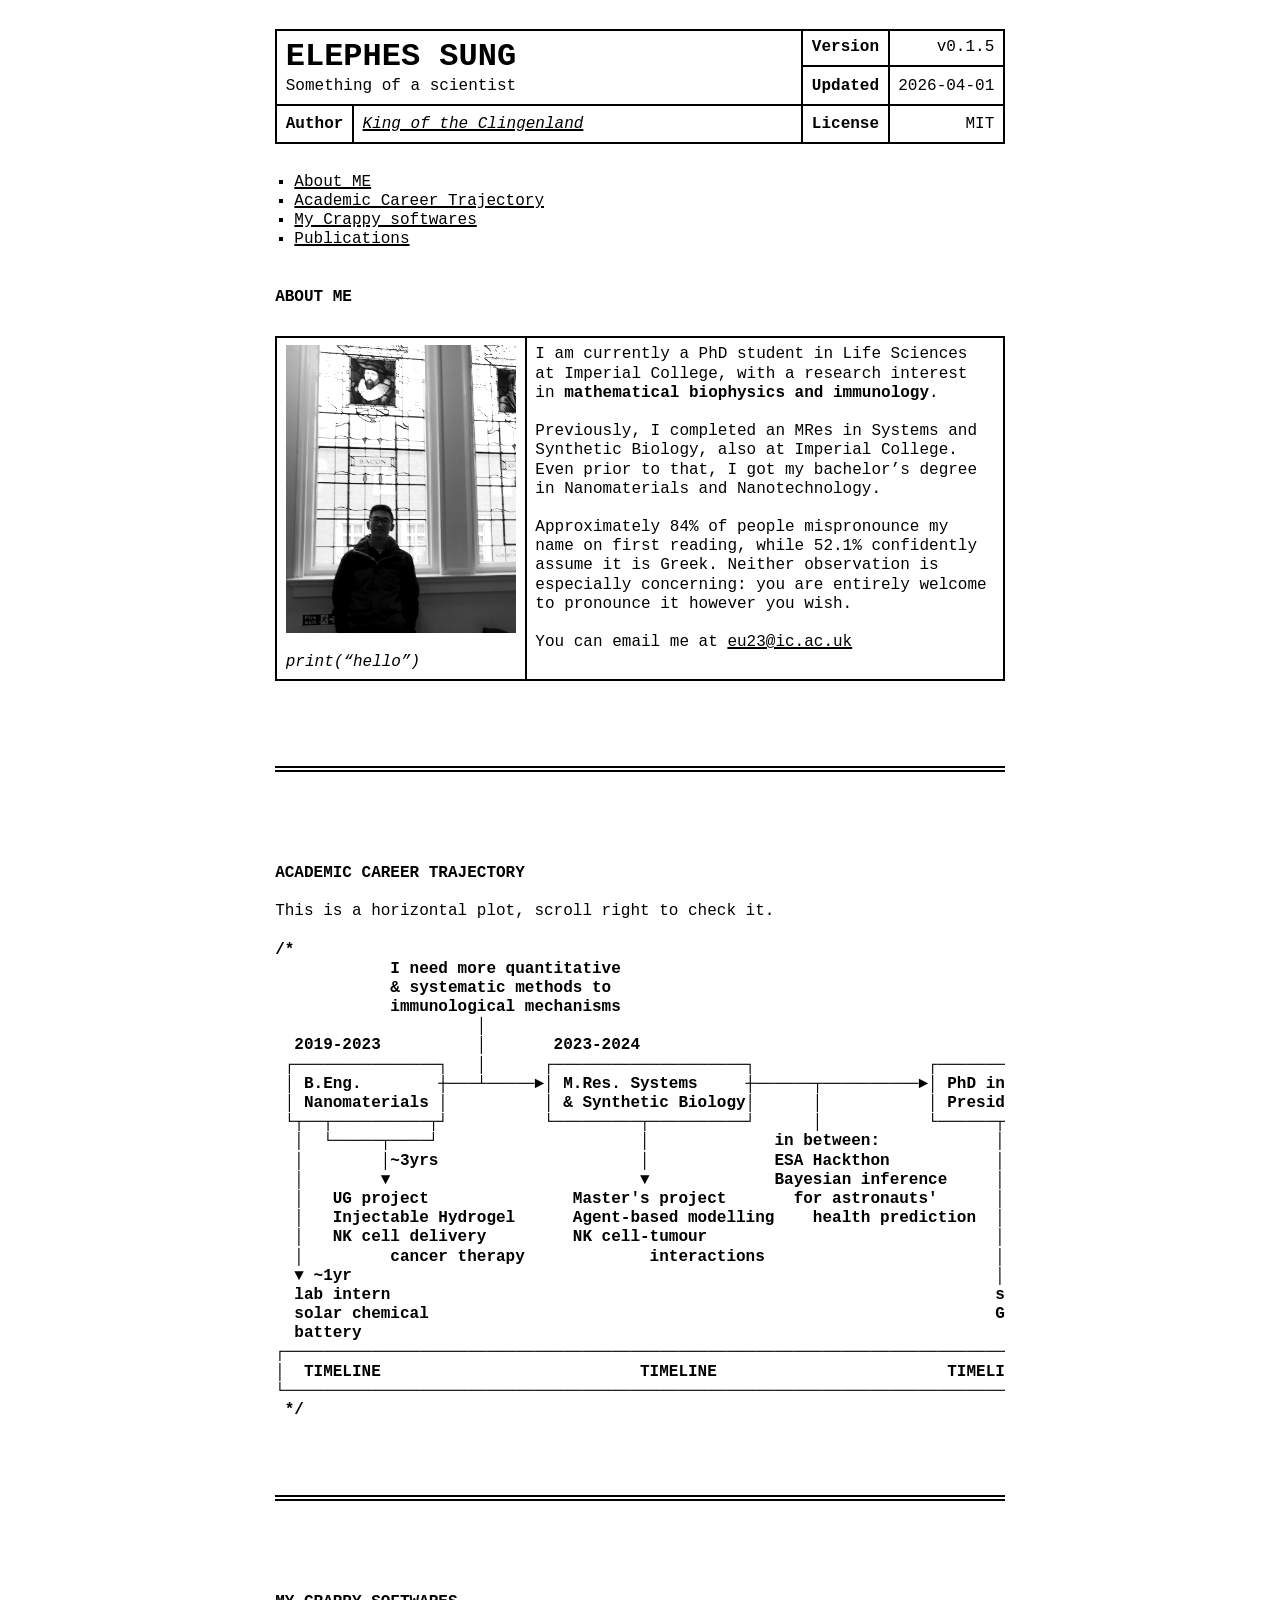
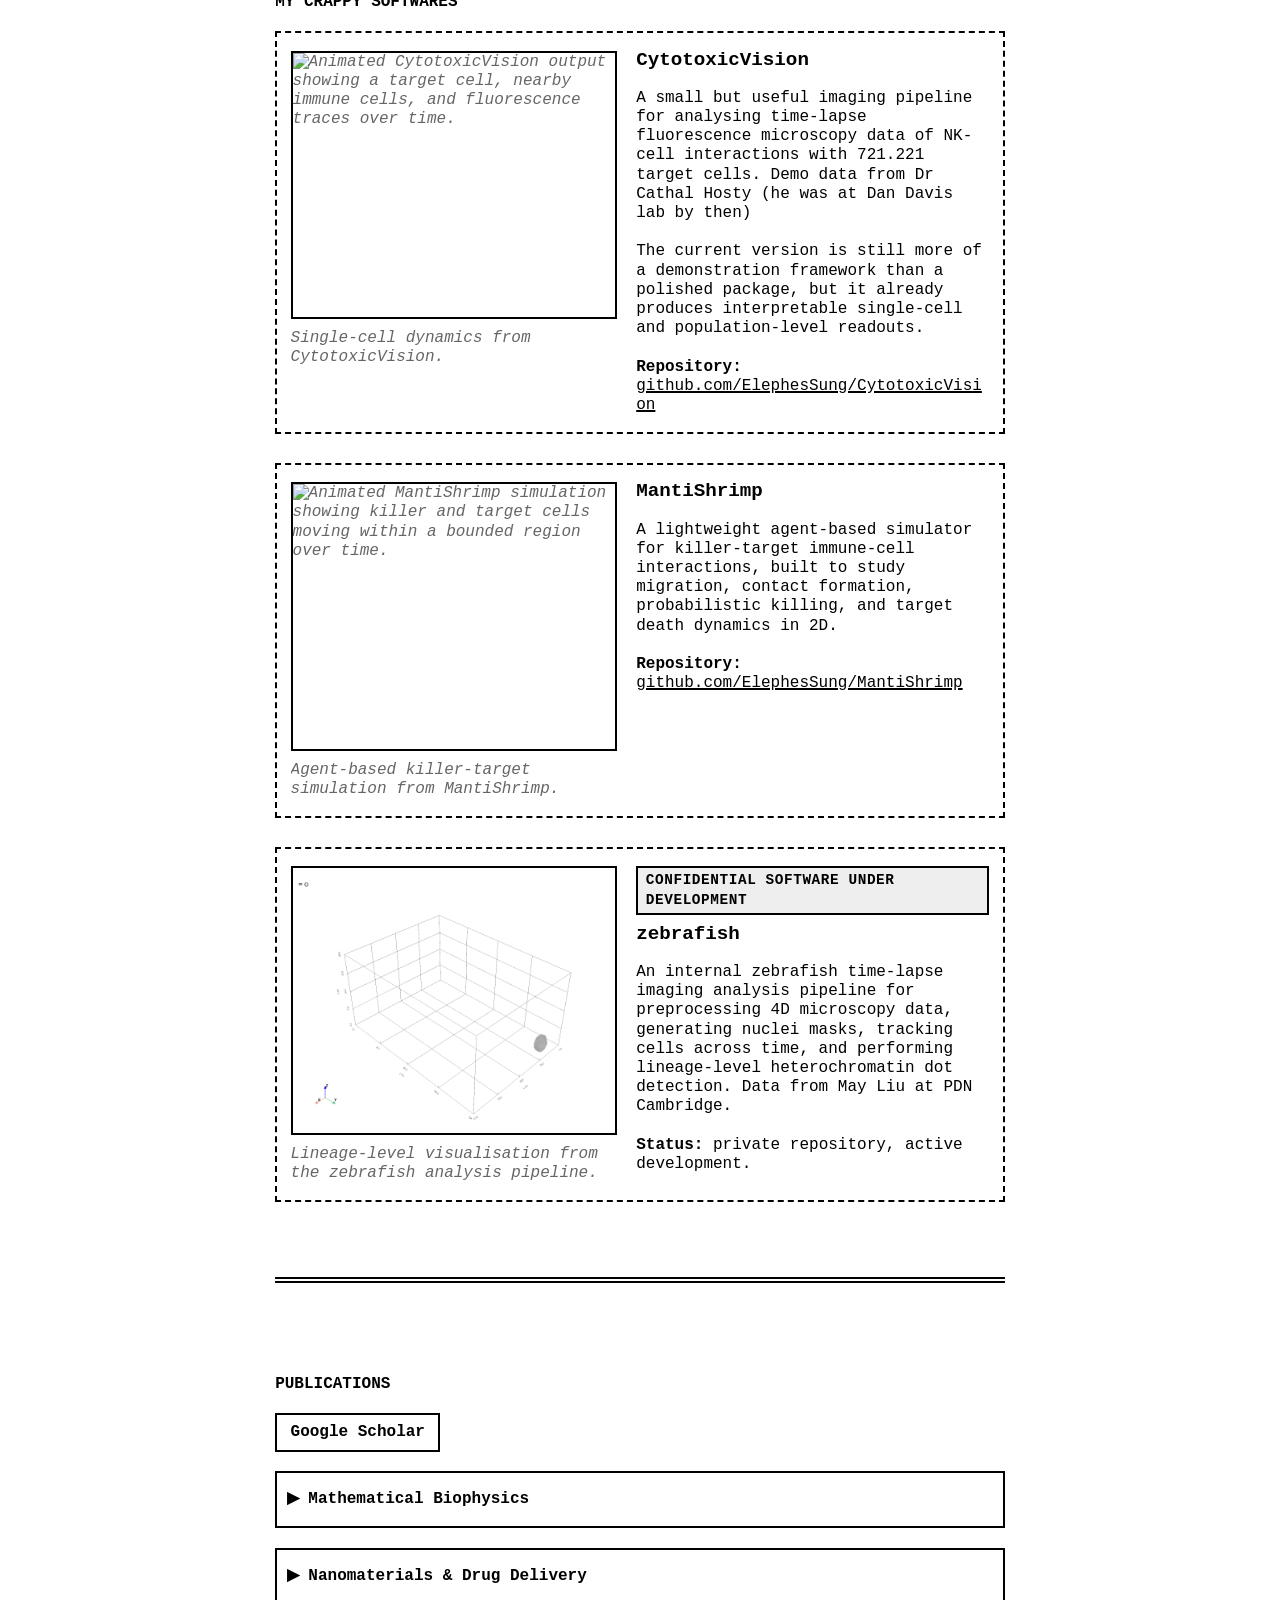
==== index.html @ 6bec0c8d "build" ====
<!DOCTYPE html>
<html xmlns="http://www.w3.org/1999/xhtml" lang="en" xml:lang="en">
<head>
  <meta charset="utf-8" />
  <meta name="generator" content="pandoc" />
  <meta name="viewport" content="width=device-width, initial-scale=1.0, user-scalable=yes" />
  <meta name="author" content="King of the Clingenland" />
  <title>Elephes Sung</title>
  <link rel="stylesheet" href="src/reset.css" />
  <link rel="stylesheet" href="src/index.css" />
</head>
<body>
<table class="header">
  <tr>
    <td colspan="2" rowspan="2" class="width-auto">
      <h1 class="title">Elephes Sung</h1>
      <span class="subtitle">Something of a scientist</span>
    </td>
    <th>Version</th>
    <td class="width-min">v0.1.5</td>
  </tr>
  <tr>
    <th>Updated</th>
    <td class="width-min"><time style="white-space: pre;">2026-04-01</time></td>
  </tr>
  <tr>
    <th class="width-min">Author</th>
    <td class="width-auto"><a href="https://github.com/ElephesSung"><cite>King
of the Clingenland</cite></a></td>
    <th class="width-min">License</th>
    <td>MIT</td>
  </tr>
</table>
<label class="debug-toggle-label"><input type="checkbox" class="debug-toggle" /> Debug mode</label>
<nav id="TOC" role="doc-toc">
<ul class="incremental">
<li><a href="#about-me" id="toc-about-me">About ME</a></li>
<li><a href="#academic-career-trajectory"
id="toc-academic-career-trajectory">Academic Career Trajectory</a></li>
<li><a href="#my-crappy-softwares" id="toc-my-crappy-softwares">My
Crappy softwares</a></li>
<li><a href="#publications" id="toc-publications">Publications</a></li>
</ul>
</nav>
<h2 id="about-me">About ME</h2>
<table class="about-card">
<tr>
<td class="width-min about-photo-cell">
<figure class="bw-photo about-photo">
<img src="demo/profile_2.JPG" alt="Elephes Sung" />
<figcaption>
print(“hello”)
</figcaption>
</figure>
</td>
<td class="width-auto about-copy">
<p>
I am currently a PhD student in Life Sciences at Imperial College, with
a research interest in <strong>mathematical biophysics and
immunology</strong>.
</p>
<p>
Previously, I completed an MRes in Systems and Synthetic Biology, also
at Imperial College. Even prior to that, I got my bachelor’s degree in
Nanomaterials and Nanotechnology.
</p>
<p>
Approximately 84% of people mispronounce my name on first reading, while
52.1% confidently assume it is Greek. Neither observation is especially
concerning: you are entirely welcome to pronounce it however you wish.
</p>
<p>
You can email me at
<a href="mailto:eu23@ic.ac.uk?subject=Hello_from_webpage">eu23@ic.ac.uk</a>
</p>
</td>
</tr>
</table>
<p><br></p>
<hr />
<p><br></p>
<h2 id="academic-career-trajectory">Academic Career Trajectory</h2>
<p>This is a horizontal plot, scroll right to check it.</p>
<pre><code>/*
            I need more quantitative                                                                                  
            &amp; systematic methods to                                                                                   
            immunological mechanisms                                                                                  
                     │                                                                                                
  2019-2023          │       2023-2024                                                                                
 ┌───────────────┐   │      ┌────────────────────┐                  ┌─────────────────────────────────────────┐       
 │ B.Eng.        ┼───┴─────►│ M.Res. Systems     ┼──────┬──────────►│ PhD in Life Sciences Research           │       
 │ Nanomaterials │          │ &amp; Synthetic Biology│      │           │ President&#39;s Scholarship                 │       
 └┬──┬──────────┬┘          └─────────┬──────────┘      │           └──────┬──────────────────────────────────┘       
  │  └─────┬────┘                     │             in between:            │   Project 1. dynamics of interactions    
  │        │~3yrs                     │             ESA Hackthon           │          between killer immune cell      
  │        ▼                          ▼             Bayesian inference     │                     &amp; target cells       
  │   UG project               Master&#39;s project       for astronauts&#39;      │                                          
  │   Injectable Hydrogel      Agent-based modelling    health prediction  │   Project 2. dynamics of immune receptors
  │   NK cell delivery         NK cell-tumour                              │          &amp; cell decision-making          
  │         cancer therapy             interactions                        │                                          
  ▼ ~1yr                                                                   │                                          
  lab intern                                                               small confidential project:                
  solar chemical                                                           Google Deepmind &amp; Imperial College         
  battery                                                                                                             
┌──────────────────────────────────────────────────────────────────────────────────────────────────────────────┐      
│  TIMELINE                           TIMELINE                        TIMELINE                     TIMELINE    │      
└──────────────────────────────────────────────────────────────────────────────────────────────────────────────┘      
 */</code></pre>
<p><br></p>
<hr />
<p><br></p>
<h2 id="my-crappy-softwares">My Crappy softwares</h2>
<div class="software-list">
<div class="software-card">
<figure class="software-media">
<img src="demo/animation_Tu_12.gif" alt="Animated CytotoxicVision output showing a target cell, nearby immune cells, and fluorescence traces over time." />
<figcaption>
Single-cell dynamics from CytotoxicVision.
</figcaption>
</figure>
<div class="software-copy">
<h3>
CytotoxicVision
</h3>
<p>
A small but useful imaging pipeline for analysing time-lapse
fluorescence microscopy data of NK-cell interactions with 721.221 target
cells. Demo data from Dr Cathal Hosty (he was at Dan Davis lab by then)
</p>
<!-- <p>It stitches together segmentation, tracking, fluorescence quantification, and contact analysis into one workflow, using <strong>Cellpose</strong>, <strong>CellDetective</strong>, and <strong>btrack</strong>.</p> -->
<p>
The current version is still more of a demonstration framework than a
polished package, but it already produces interpretable single-cell and
population-level readouts.
</p>
<p>
<strong>Repository:</strong>
<a href="https://github.com/ElephesSung/CytotoxicVision" target="_blank" rel="noopener noreferrer">github.com/ElephesSung/CytotoxicVision</a>
</p>
</div>
</div>
<div class="software-card">
<figure class="software-media">
<img src="demo/vis_test.gif" alt="Animated MantiShrimp simulation showing killer and target cells moving within a bounded region over time." />
<figcaption>
Agent-based killer-target simulation from MantiShrimp.
</figcaption>
</figure>
<div class="software-copy">
<h3>
MantiShrimp
</h3>
<p>
A lightweight agent-based simulator for killer-target immune-cell
interactions, built to study migration, contact formation, probabilistic
killing, and target death dynamics in 2D.
</p>
<!-- <p>It returns both full time-resolved trajectories and analysis-friendly tables, so the same run can be used for animation, mechanistic inspection, and downstream quantification.</p>
<p>The project also includes visualisation tools for simulation playback and a caterpillar-style decision-map analysis for killer contact histories.</p> -->
<p>
<strong>Repository:</strong>
<a href="https://github.com/ElephesSung/MantiShrimp" target="_blank" rel="noopener noreferrer">github.com/ElephesSung/MantiShrimp</a>
</p>
</div>
</div>
<div class="software-card">
<figure class="software-media">
<img src="demo/lineage_1_raw_only.gif" alt="Animated zebrafish lineage view showing 3D microscopy data and tracked lineage-level structure over time." />
<figcaption>
Lineage-level visualisation from the zebrafish analysis pipeline.
</figcaption>
</figure>
<div class="software-copy">
<p class="software-status">
Confidential software under development
</p>
<h3>
zebrafish
</h3>
<p>
An internal zebrafish time-lapse imaging analysis pipeline for
preprocessing 4D microscopy data, generating nuclei masks, tracking
cells across time, and performing lineage-level heterochromatin dot
detection. Data from May Liu at PDN Cambridge.
</p>
<!-- <p>The current practical workflow is script-driven: preprocessing, Cellpose segmentation, Ultrack tracking, lineage splitting, crop normalisation, and downstream puncta or big-fish style dot detection.</p> -->
<p>
<strong>Status:</strong> private repository, active development.
</p>
</div>
</div>
</div>
<p><br></p>
<hr />
<p><br></p>
<h2 id="publications">Publications</h2>
<p>
<a class="icon-button scholar-button" href="https://scholar.google.com/citations?user=HcFouHYAAAAJ&hl=en" target="_blank" rel="noopener noreferrer" aria-label="Open Google Scholar profile">
<span>Google Scholar</span> </a>
</p>
<details>
<summary>
Mathematical Biophysics
</summary>
<p>
coming soon…
</p>
</details>
<details>
<summary>
Nanomaterials &amp; Drug Delivery
</summary>
<p>
<table class="pub-cards">
<tr>
<td class="width-auto">
<p>
<strong>Review</strong>
</p>
<p>
Precision Medicine: The Road to In Vivo Synthetic Therapeutic Agent.
</p>
<p>
Yang‐Bao Miao, Zhao Wang, <strong>Fan-Xin Song</strong>, Renchi Gao,
Zheng Deng, Guohui Zhang
</p>
<p>
<em>Advanced Functional Materials</em>, Vol. 35, Issue 47, p. 2510183
(2025)
</p>
<p>
<a href="https://doi.org/10.1002/adfm.202510183">Read more</a>
</p>
</td>
</tr>
<tr>
<td class="width-auto">
<p>
<strong>Review</strong>
</p>
<p>
Recent Progress in Nanomaterial-Based Biosensors and Theranostic
Nanomedicine for Bladder Cancer.
</p>
<p>
<strong>Fan-Xin Song</strong>, Xiaojian Xu, Hengze Ding, Le Yu, Haochen
Huang, Jinting Hao, Chenghao Wu, Rui Liang, Shaohua Zhang
</p>
<p>
<em>Biosensors</em>, Vol. 13, Issue 1, p. 106 (2023)
</p>
<p>
<a href="https://doi.org/10.3390/bios13010106">Read more</a>
</p>
</td>
</tr>
<tr>
<td class="width-auto">
<p>
<strong>Article</strong>
</p>
<p>
Achieving Precise Non-Invasive ROS Spatiotemporal Manipulation for Colon
Cancer Immunotherapy.
</p>
<p>
Yang-Bao Miao, Hong-Xia Ren, Guohui Zhang, <strong>Fan-Xin
Song</strong>, Weixin Liu, Yi Shi
</p>
<p>
<em>Chemical Engineering Journal</em>, Vol. 481, p. 148520 (2024)
</p>
<p>
<a href="https://doi.org/10.1016/j.cej.2024.148520">Read more</a>
</p>
</td>
</tr>
<tr>
<td class="width-auto">
<p>
<strong>Article</strong>
</p>
<p>
Tailoring a Luminescent Metal–Organic Framework Precise Inclusion of
Pt-Aptamer Nanoparticle for Noninvasive Monitoring Parkinson’s Disease.
</p>
<p>
Yang-Bao Miao, Hong-Xia Ren, Qilong Zhong, <strong>Fan-Xin Song</strong>
</p>
<p>
<em>Chemical Engineering Journal</em>, Vol. 441, p. 136009 (2022)
</p>
<p>
<a href="https://doi.org/10.1016/j.cej.2022.136009">Read more</a>
</p>
</td>
</tr>
<tr>
<td class="width-auto">
<p>
<strong>Article</strong>
</p>
<p>
All-in-One, Solid-State, Solar-Powered Electrochemical Cell.
</p>
<p>
Yu Zhao, Chenyang Li, <strong>Fan-Xin Song</strong>, Yi Li, Yan Liu,
Yajie Zhao, Xiaohong Zhang, Yu Zhao, Zhenhui Kang
</p>
<p>
<em>ACS Applied Materials &amp; Interfaces</em>, Vol. 12, Issue 51,
pp. 57182–57189 (2020)
</p>
<p>
<a href="https://doi.org/10.1021/acsami.0c19167">Read more</a>
</p>
</td>
</tr>
</table>
</p>
</details>
<!-- 
## The Basics

This document uses a few extra classes here and there, but mostly it's just markup.
This, for instance, is a regular paragraph.

Look at this horizontal break:

<hr>

Lovely. We can hide stuff in the `<details`> element:

<details>
<summary>A short summary of the contents</summary>
<p>Hidden gems.</p>
</details>

## Lists

This is a plain old bulleted list:

* Banana
* Paper boat
* Cucumber
* Rocket

Ordered lists look pretty much as you'd expect:

1. Goals
1. Motivations
    1. Intrinsic
    1. Extrinsic
1. Second-order effects

It's nice to visualize trees.
This is a regular unordered list with a `tree` class:

<ul class="tree"><li><p style="margin: 0;"><strong>/dev/nvme0n1p2</strong></p>

* usr                               
    * local                         
    * share                         
    * libexec                       
    * include                       
    * sbin                          
    * src                           
    * lib64                         
    * lib                           
    * bin                           
    * games                         
        * solitaire
        * snake
        * tic-tac-toe
    * media                         
* media                             
* run                               
* tmp                               

</li></ul>

## Tables

We can use regular tables that automatically adjust to the monospace grid.
They're responsive. 

<table>
<thead>
  <tr>
    <th class="width-min">Name</th>
    <th class="width-auto">Dimensions</th>
    <th class="width-min">Position</th>
  </tr>
</thead>
<tbody>
  <tr>
    <td>Boboli Obelisk</td>
    <td>1.41m &times; 1.41m &times; 4.87m</td>
    <td>43°45'50.78"N 11°15'3.34"E</td>
  </tr>
  <tr>
    <td>Pyramid of Khafre</td>
    <td>215.25m &times; 215.25m &times; 136.4m</td>
    <td>29°58'34"N 31°07'51"E</td>
  </tr>
</tbody>
</table>

Note that only one column is allowed to grow.

## Forms

Here are some buttons:

<nav>
    <button>Reset</button>
    <button>Save</button>
</nav>

And inputs:

<form class="grid">
<label>First name <input type="text" placeholder="Placeholder..." /></label>
<label>Last name <input type="text" placeholder="Text goes here..." /></label>
<label>Age <input type="text" value="30" /></label>
</form>

And radio buttons:

<form class="grid">
<label><input name="radio" type="radio" /> Option #1</label>
<label><input name="radio" type="radio" /> Option #2</label>
<label><input name="radio" type="radio" /> Option #3</label>
</form>

## Grids

Add the `grid` class to a container to divide up the horizontal space evenly for the cells.
Note that it maintains the monospace, so the total width might not be 100%.
Here are six grids with increasing cell count:

<div class="grid"><input readonly value="1" /></div>
<div class="grid"><input readonly value="1" /><input readonly value="2" /></div>
<div class="grid"><input readonly value="1" /><input readonly value="2" /><input readonly value="3" /></div>
<div class="grid"><input readonly value="1" /><input readonly value="2" /><input readonly value="3" /><input readonly value="4" /></div>
<div class="grid"><input readonly value="1" /><input readonly value="2" /><input readonly value="3" /><input readonly value="4" /><input readonly value="5" /></div>
<div class="grid"><input readonly value="1" /><input readonly value="2" /><input readonly value="3" /><input readonly value="4" /><input readonly value="5" /><input readonly value="6" /></div>

If we want one cell to fill the remainder, we set `flex-grow: 1;` for that particular cell.

<div class="grid"><input readonly value="1" /><input readonly value="2" /><input readonly value="3!" style="flex-grow: 1;" /><input readonly value="4" /><input readonly value="5" /><input readonly value="6" /></div>

## ASCII Drawings

We can draw in `<pre>` tags using [box-drawing characters](https://en.wikipedia.org/wiki/Box-drawing_characters):

```
╭─────────────────╮
│ MONOSPACE ROCKS │
╰─────────────────╯
```

To have it stand out a bit more, we can wrap it in a `<figure>` tag, and why not also add a `<figcaption>`.

<figure>
<pre>
┌───────┐ ┌───────┐ ┌───────┐
│Actor 1│ │Actor 2│ │Actor 3│
└───┬───┘ └───┬───┘ └───┬───┘
    │         │         │    
    │         │  msg 1  │    
    │         │────────►│    
    │         │         │    
    │  msg 2  │         │    
    │────────►│         │    
┌───┴───┐ ┌───┴───┐ ┌───┴───┐
│Actor 1│ │Actor 2│ │Actor 3│
└───────┘ └───────┘ └───────┘</pre>
<figcaption>Example: Message passing.</figcaption>
</figure>

Let's go wild and draw a chart!

<figure><pre>
                      Things I Have
                                              
    │                                     ████ Usable
15  │
    │                                     ░░░░ Broken
    │
12  │             ░            
    │             ░            
    │   ░         ░              
 9  │   ░         ░              
    │   ░         ░              
    │   ░         ░                    ░
 6  │   █         ░         ░          ░
    │   █         ░         ░          ░
    │   █         ░         █          ░
 3  │   █         █         █          ░
    │   █         █         █          ░
    │   █         █         █          ░
 0  └───▀─────────▀─────────▀──────────▀─────────────
      Socks     Jeans     Shirts   USB Drives
</pre></figure>

## Media

Media objects are supported, like images and video:

![A room in an old French castle (2024)](demo/castle.jpg)

![[The Center of the Web (1914), Wikimedia](https://en.wikisource.org/wiki/Page:The_Center_of_the_Web_(1914).webm/11)](https://upload.wikimedia.org/wikipedia/commons/e/e0/The_Center_of_the_Web_%281914%29.webm)

They extend to the width of the page, and add appropriate padding in the bottom to maintain the monospace grid.

## Discussion

That's it for now.
I've very much enjoyed making this, pushing my CSS chops and having a lot of fun with the design.
If you like it or even decide to use it, please [let me know](https://x.com/owickstrom).

The full source code is here: [github.com/owickstrom/the-monospace-web](https://github.com/owickstrom/the-monospace-web)

Finally, a massive shout-out to [U.S. Graphics Company](https://x.com/usgraphics) for all the inspiration. -->
  <div class="debug-grid"></div>
  <script type="module">
    import mermaid from "https://cdn.jsdelivr.net/npm/mermaid@11/dist/mermaid.esm.min.mjs";
    mermaid.initialize({ startOnLoad: true, theme: "base" });
  </script>
  <script src="src/index.js"></script>
</body>
</html>
---- src/index.css ----
/**
 * By Oskar Wickström
 * Licensed under the MIT License (https://github.com/owickstrom/the-monospace-web/blob/main/LICENSE.md)
 **/
@import url('https://fonts.cdnfonts.com/css/jetbrains-mono-2');

:root {
  --font-family: "JetBrains Mono", monospace;
  --line-height: 1.20rem;
  --border-thickness: 2px;
  --text-color: #000;
  --text-color-alt: #666;
  --background-color: #fff;
  --background-color-alt: #eee;

  --font-weight-normal: 500;
  --font-weight-medium: 600;
  --font-weight-bold: 800;

  font-family: var(--font-family);
  font-optical-sizing: auto;
  font-weight: var(--font-weight-normal);
  font-style: normal;
  font-variant-numeric: tabular-nums lining-nums;
  font-size: 16px;
}

@media (prefers-color-scheme: dark) {
  :root {
    --text-color: #fff;
    --text-color-alt: #aaa;
    --background-color: #000;
    --background-color-alt: #111;
  }
}

* {
  box-sizing: border-box;
}


* + * {
  margin-top: var(--line-height);
}

html {
  display: flex;
  width: 100%;
  margin: 0;
  padding: 0;
  flex-direction: column;
  align-items: center;
  background: var(--background-color);
  color: var(--text-color);
}

body {
  position: relative;
  width: 100%;
  margin: 0;
  padding: var(--line-height) 2ch;
  max-width: calc(min(80ch, round(down, 100%, 1ch)));
  line-height: var(--line-height);
  overflow-x: hidden;
}

@media screen and (max-width: 480px) {
  :root {
    font-size: 14px;
  }
  body {
    padding: var(--line-height) 1ch;
  }
}

h1, h2, h3, h4, h5, h6 {
  font-weight: var(--font-weight-bold);
  margin: calc(var(--line-height) * 2) 0 var(--line-height);
  line-height: var(--line-height);
}

h1 {
  font-size: 2rem;
  line-height: calc(2 * var(--line-height));
  margin-bottom: calc(var(--line-height) * 2);
  text-transform: uppercase;
}
h2 {
  font-size: 1rem;
  text-transform: uppercase;
}

hr {
  position: relative;
  display: block;
  height: var(--line-height);
  margin: calc(var(--line-height) * 1.5) 0;
  border: none;
  color: var(--text-color);
}
hr:after {
  display: block;
  content: "";
  position: absolute;
  top: calc(var(--line-height) / 2 - var(--border-thickness));
  left: 0;
  width: 100%;
  border-top: calc(var(--border-thickness) * 3) double var(--text-color);
  height: 0;
}

a {
  text-decoration-thickness: var(--border-thickness);
}

a:link, a:visited {
  color: var(--text-color);
}

p {
  margin-bottom: var(--line-height);
}

strong {
  font-weight: var(--font-weight-bold);
}
em {
  font-style: italic;
}

sub {
  position: relative;
  display: inline-block;
  margin: 0;
  vertical-align: sub;
  line-height: 0;
  width: calc(1ch / 0.75);
  font-size: .75rem;
}

table {
  position: relative;
  top: calc(var(--line-height) / 2);
  width: calc(round(down, 100%, 1ch));
  border-collapse: collapse;
  margin: 0 0 calc(var(--line-height) * 2);
}

th, td {
  border: var(--border-thickness) solid var(--text-color);
  padding: 
    calc((var(--line-height) / 2))
    calc(1ch - var(--border-thickness) / 2)
    calc((var(--line-height) / 2) - (var(--border-thickness)))
  ;
  line-height: var(--line-height);
  vertical-align: top;
  text-align: left;
}
table tbody tr:first-child > * {
  padding-top: calc((var(--line-height) / 2) - var(--border-thickness));
}


th {
  font-weight: 700;
}
.width-min {
  width: 0%;
}
.width-auto {
  width: 100%;
}

.header {
  margin-bottom: calc(var(--line-height) * 2);
}
.header h1 {
  margin: 0;
}
.header tr td:last-child {
  text-align: right;
}

p {
  word-break: break-word;
  word-wrap: break-word;
  hyphens: auto;
}

img, video {
  display: block;
  width: 100%;
  object-fit: contain;
  overflow: hidden;
}
img {
  font-style: italic;
  color: var(--text-color-alt);
}

details {
  border: var(--border-thickness) solid var(--text-color);
  padding: calc(var(--line-height) - var(--border-thickness)) 1ch;
  margin-bottom: var(--line-height);
}

summary {
  font-weight: var(--font-weight-medium);
  cursor: pointer;
}
details[open] summary {
  margin-bottom: var(--line-height);
}

details ::marker {
  display: inline-block;
  content: '▶';
  margin: 0;
}
details[open] ::marker {
  content: '▼';
}

details :last-child {
  margin-bottom: 0;
}

pre {
  white-space: pre;
  overflow-x: auto;
  margin: var(--line-height) 0;
  overflow-y: hidden;
}
figure pre {
  margin: 0;
}

pre, code {
  font-family: var(--font-family);
}

code {
  font-weight: var(--font-weight-medium);
}

figure {
  margin: calc(var(--line-height) * 2) 3ch;
  overflow-x: auto;
  overflow-y: hidden;
}

figcaption {
  display: block;
  font-style: italic;
  margin-top: var(--line-height);
}

ul, ol {
  padding: 0;
  margin: 0 0 var(--line-height);
}

ul {
  list-style-type: square;
  padding: 0 0 0 2ch;
}
ol {
  list-style-type: none;
  counter-reset: item;
  padding: 0;
}
ol ul,
ol ol,
ul ol,
ul ul {
  padding: 0 0 0 3ch;
  margin: 0;
}
ol li:before { 
  content: counters(item, ".") ". ";
  counter-increment: item;
  font-weight: var(--font-weight-medium);
}

li {
  margin: 0;
  padding: 0;
}

li::marker {
  line-height: 0;
}

::-webkit-scrollbar {
    height: var(--line-height);
}

input, button, textarea {
  border: var(--border-thickness) solid var(--text-color);
  padding: 
    calc(var(--line-height) / 2 - var(--border-thickness))
    calc(1ch - var(--border-thickness));
  margin: 0;
  font: inherit;
  font-weight: inherit;
  height: calc(var(--line-height) * 2);
  width: auto;
  overflow: visible;
  background: var(--background-color);
  color: var(--text-color);
  line-height: normal;
  -webkit-font-smoothing: inherit;
  -moz-osx-font-smoothing: inherit;
  -webkit-appearance: none;
}

input[type=checkbox],
input[type=radio] {
  display: inline-grid;
  place-content: center;
  vertical-align: top;
  width: 2ch;
  height: var(--line-height);
  cursor: pointer;
}
input[type=checkbox]:checked:before,
input[type=radio]:checked:before {
  content: "";
  width: 1ch;
  height: calc(var(--line-height) / 2);
  background: var(--text-color);
}
input[type=radio],
input[type=radio]:before {
  border-radius: 100%;
}

button:focus, input:focus {
  --border-thickness: 3px;
  outline: none;
}

input {
  width: calc(round(down, 100%, 1ch));
}
::placeholder {
  color: var(--text-color-alt);
  opacity: 1;
}
::-ms-input-placeholder {
  color: var(--text-color-alt);
}
button::-moz-focus-inner {
  padding: 0;
  border: 0
}

button {
  text-transform: uppercase;
  font-weight: var(--font-weight-medium);
  cursor: pointer;
}

button:hover {
  background: var(--background-color-alt);
}
button:active {
  transform: translate(2px, 2px);
}

label {
  display: block;
  width: calc(round(down, 100%, 1ch));
  height: auto;
  line-height: var(--line-height);
  font-weight: var(--font-weight-medium);
  margin: 0;
}

label input {
  width: 100%;
}

.tree, .tree ul {
  position: relative;
  padding-left: 0;
  list-style-type: none;
  line-height: var(--line-height);
}
.tree ul {
  margin: 0;
}
.tree ul li {
  position: relative;
  padding-left: 1.5ch;
  margin-left: 1.5ch;
  border-left: var(--border-thickness) solid var(--text-color);
}
.tree ul li:before {
  position: absolute;
  display: block;
  top: calc(var(--line-height) / 2);
  left: 0;
  content: "";
  width: 1ch;
  border-bottom: var(--border-thickness) solid var(--text-color);
}
.tree ul li:last-child {
  border-left: none;
}
.tree ul li:last-child:after {
  position: absolute;
  display: block;
  top: 0;
  left: 0;
  content: "";
  height: calc(var(--line-height) / 2);
  border-left: var(--border-thickness) solid var(--text-color);
}

.grid {
  --grid-cells: 0;
  display: flex;
  gap: 1ch;
  width: calc(round(down, 100%, (1ch * var(--grid-cells)) - (1ch * var(--grid-cells) - 1)));
  margin-bottom: var(--line-height);
}

.grid > *,
.grid > input {
  flex: 0 0 calc(round(down, (100% - (1ch * (var(--grid-cells) - 1))) / var(--grid-cells), 1ch));
}
.grid:has(> :last-child:nth-child(1)) { --grid-cells: 1; }
.grid:has(> :last-child:nth-child(2)) { --grid-cells: 2; }
.grid:has(> :last-child:nth-child(3)) { --grid-cells: 3; }
.grid:has(> :last-child:nth-child(4)) { --grid-cells: 4; }
.grid:has(> :last-child:nth-child(5)) { --grid-cells: 5; }
.grid:has(> :last-child:nth-child(6)) { --grid-cells: 6; }
.grid:has(> :last-child:nth-child(7)) { --grid-cells: 7; }
.grid:has(> :last-child:nth-child(8)) { --grid-cells: 8; }
.grid:has(> :last-child:nth-child(9)) { --grid-cells: 9; }

.topic-card {
  border: var(--border-thickness) solid var(--text-color);
  padding:
    calc(var(--line-height) / 2)
    calc(1ch - var(--border-thickness) / 2)
    calc((var(--line-height) / 2) - var(--border-thickness));
  margin: 0;
  height: 100%;
}

.topic-card > * {
  margin-top: 0;
}

.topic-card > * + * {
  margin-top: calc(var(--line-height) / 2);
}

.topic-card p {
  margin-bottom: 0;
}

/* DEBUG UTILITIES */

.debug .debug-grid {
  --color: color-mix(in srgb, var(--text-color) 10%, var(--background-color) 90%);
  position: absolute;
  top: 0;
  left: 0;
  right: 0;
  bottom: 0;
  z-index: -1;
  background-image:
    repeating-linear-gradient(var(--color) 0 1px, transparent 1px 100%),
    repeating-linear-gradient(90deg, var(--color) 0 1px, transparent 1px 100%);
  background-size: 1ch var(--line-height);
  margin: 0;
}

.debug .off-grid {
  background: rgba(169, 169, 169, 0.1);
}

.debug-toggle-label {
  /* text-align: right; */
  display: none
}

.bw-photo img {
  filter: grayscale(100%) contrast(1.1);
}

.profile-crop {
  width: 15ch;
  margin: 0 auto var(--line-height);
}

.profile-crop img {
  width: 100%;
  height: 28ch;
  object-fit: cover;
  object-position: center center;
  filter: grayscale(100%);
}

.about-grid {
  display: grid;
  grid-template-columns: 22ch 1fr;
  gap: 3ch;
  align-items: start;
  margin-bottom: calc(var(--line-height) * 2);
}

.about-photo {
  width: 22ch;
  margin: 0;
}

.about-photo img {
  width: 100%;
  height: 28ch;
  object-fit: cover;
  object-position: center top;
}

.about-text {
  margin: 0;
}

.about-text > *:first-child {
  margin-top: 0;
}

.bw-photo img {
  filter: grayscale(100%) contrast(1.1);
}

@media screen and (max-width: 700px) {
  .about-grid {
    grid-template-columns: 1fr;
  }

  .about-photo {
    width: 22ch;
    margin: 0 auto;
  }
}

.about-card {
  width: 100%;
  margin-bottom: calc(var(--line-height) * 2);
}

.about-photo-cell {
  width: 24ch;
}

.about-photo {
  width: 24ch;
  margin: 0;
}

.about-photo img {
  width: 100%;
  height: 30ch;
  object-fit: cover;
  object-position: center top;
  filter: grayscale(100%) contrast(1.1);
}

.about-copy p:first-child {
  margin-top: 0;
}

.about-copy p:last-child {
  margin-bottom: 0;
}

.pub-cards td {
  width: 50%;
}

.pub-cards p:first-child {
  margin-top: 0;
}

.pub-cards p:last-child {
  margin-bottom: 0;
}

.software-list {
  display: grid;
  gap: calc(var(--line-height) * 1.5);
}

.software-list > * {
  margin-top: 0;
}

.software-card {
  display: grid;
  grid-template-columns: minmax(24ch, 34ch) minmax(0, 1fr);
  gap: 2ch;
  align-items: start;
  border: var(--border-thickness) dashed var(--text-color);
  padding:
    calc(var(--line-height) - var(--border-thickness))
    calc(1.5ch - var(--border-thickness) / 2);
}

.software-card > * {
  margin-top: 0;
  min-width: 0;
}

.software-media {
  margin: 0;
}

.software-media img {
  width: 100%;
  height: 28ch;
  border: var(--border-thickness) solid var(--text-color);
  object-fit: contain;
  object-position: center;
  background: var(--background-color);
}

.software-media figcaption {
  margin-top: calc(var(--line-height) / 2);
  color: var(--text-color-alt);
}

.software-copy h3 {
  margin: 0 0 var(--line-height);
  font-size: 1.2rem;
  text-transform: none;
}

.software-status {
  display: inline-block;
  margin: 0 0 calc(var(--line-height) / 2);
  padding:
    calc(var(--line-height) / 6)
    calc(1ch - var(--border-thickness) / 2);
  border: var(--border-thickness) solid var(--text-color);
  background: var(--background-color-alt);
  font-size: 0.9rem;
  font-weight: var(--font-weight-bold);
  text-transform: uppercase;
  letter-spacing: 0.04em;
}

.software-copy p:first-child {
  margin-top: 0;
}

.software-copy p:last-child {
  margin-bottom: 0;
}

.icon-button {
  display: inline-flex;
  align-items: center;
  gap: 1ch;
  border: var(--border-thickness) solid var(--text-color);
  padding:
    calc(var(--line-height) / 2 - var(--border-thickness))
    calc(1.5ch - var(--border-thickness) / 2);
  text-decoration: none;
  font-weight: var(--font-weight-medium);
}

.icon-button > * {
  margin-top: 0;
}

.icon-button:hover {
  background: var(--background-color-alt);
}

.icon-button-mark {
  display: inline-flex;
  width: 4ch;
  height: 4ch;
  flex: 0 0 auto;
}

.icon-button-mark svg {
  width: 100%;
  height: 100%;
  fill: currentColor;
}

@media screen and (max-width: 700px) {
  .about-card,
  .about-card tbody,
  .about-card tr,
  .about-card td {
    display: block;
    width: 100%;
  }

  .about-photo-cell {
    margin-bottom: var(--line-height);
  }

  .about-photo {
    width: 24ch;
    margin: 0 auto;
  }

  .pub-cards,
  .pub-cards tbody,
  .pub-cards tr,
  .pub-cards td {
    display: block;
    width: 100%;
  }

  .software-card {
    grid-template-columns: 1fr;
  }

  .software-media img {
    height: auto;
  }
}


.scholar-button {
  display: inline-flex;
  align-items: center;
  gap: 1ch;
}

.scholar-button .icon-button-mark {
  width: 3ch;
  height: 3ch;
}
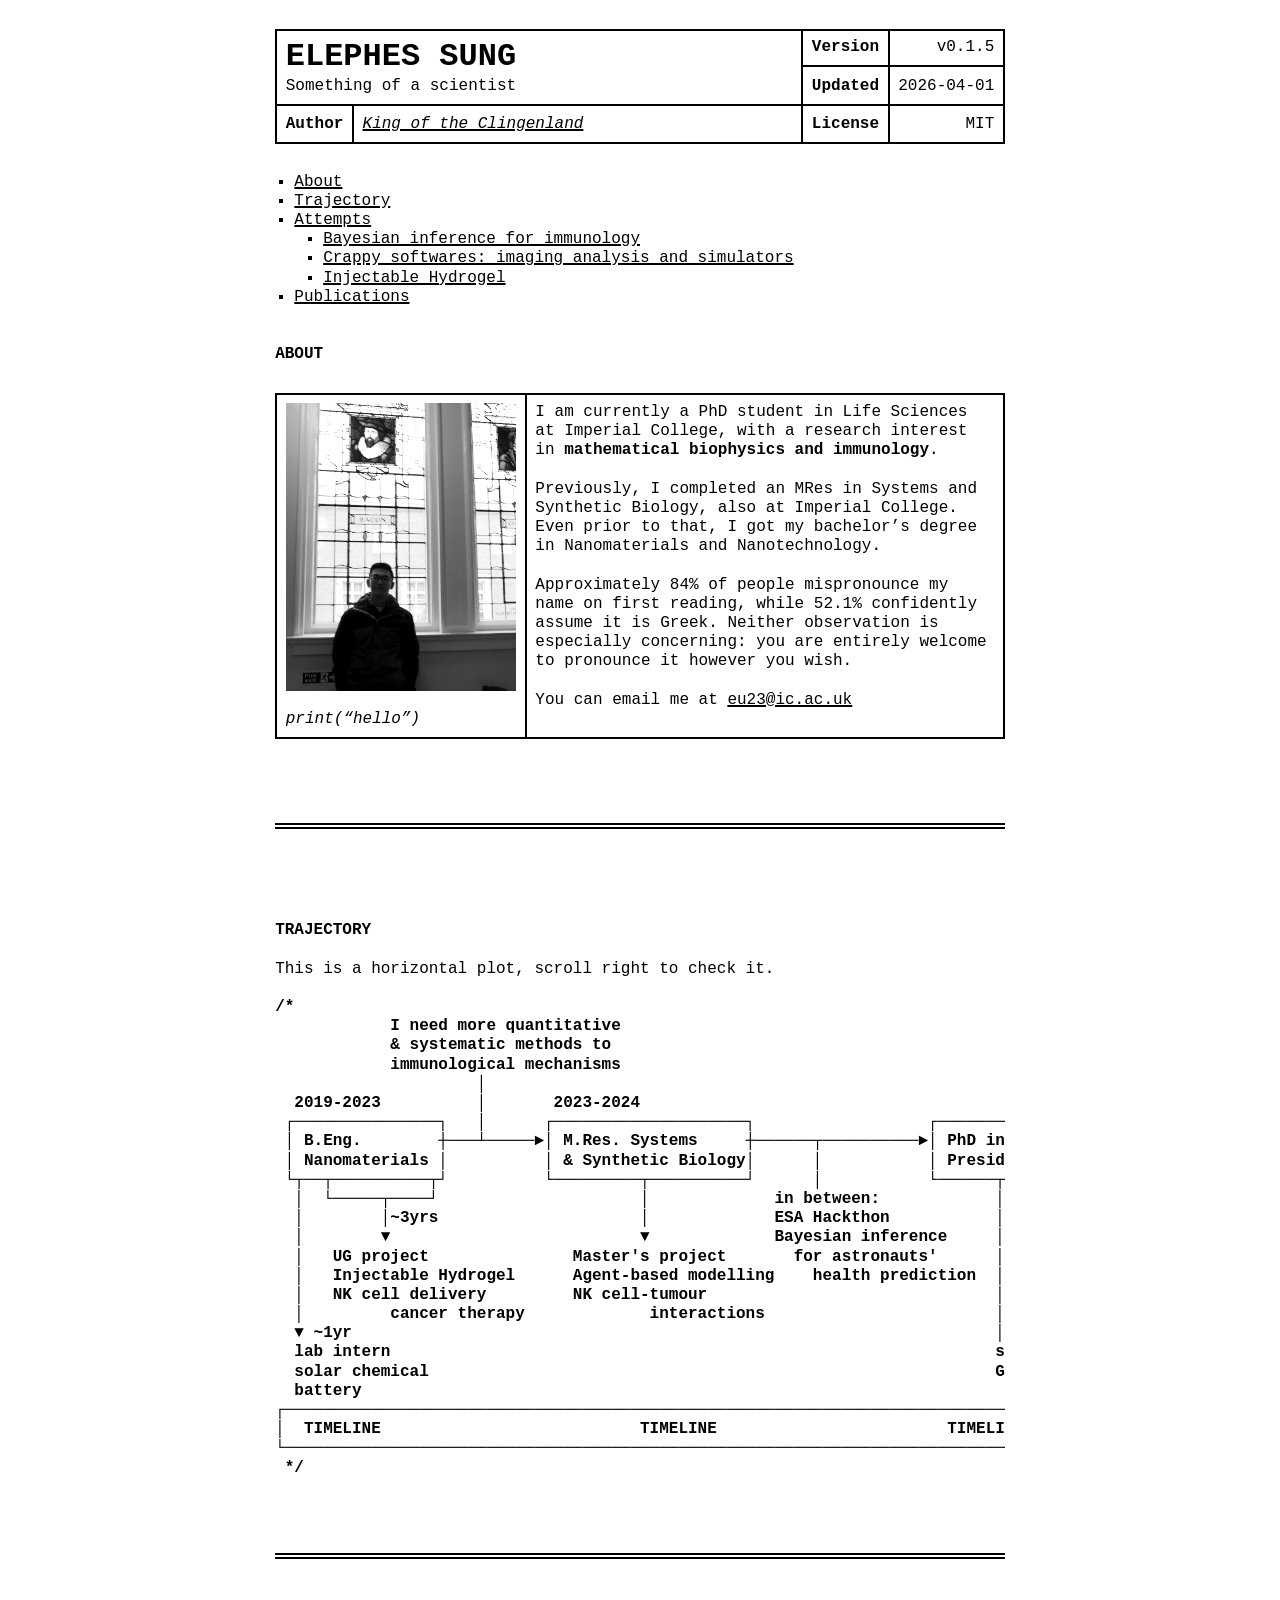
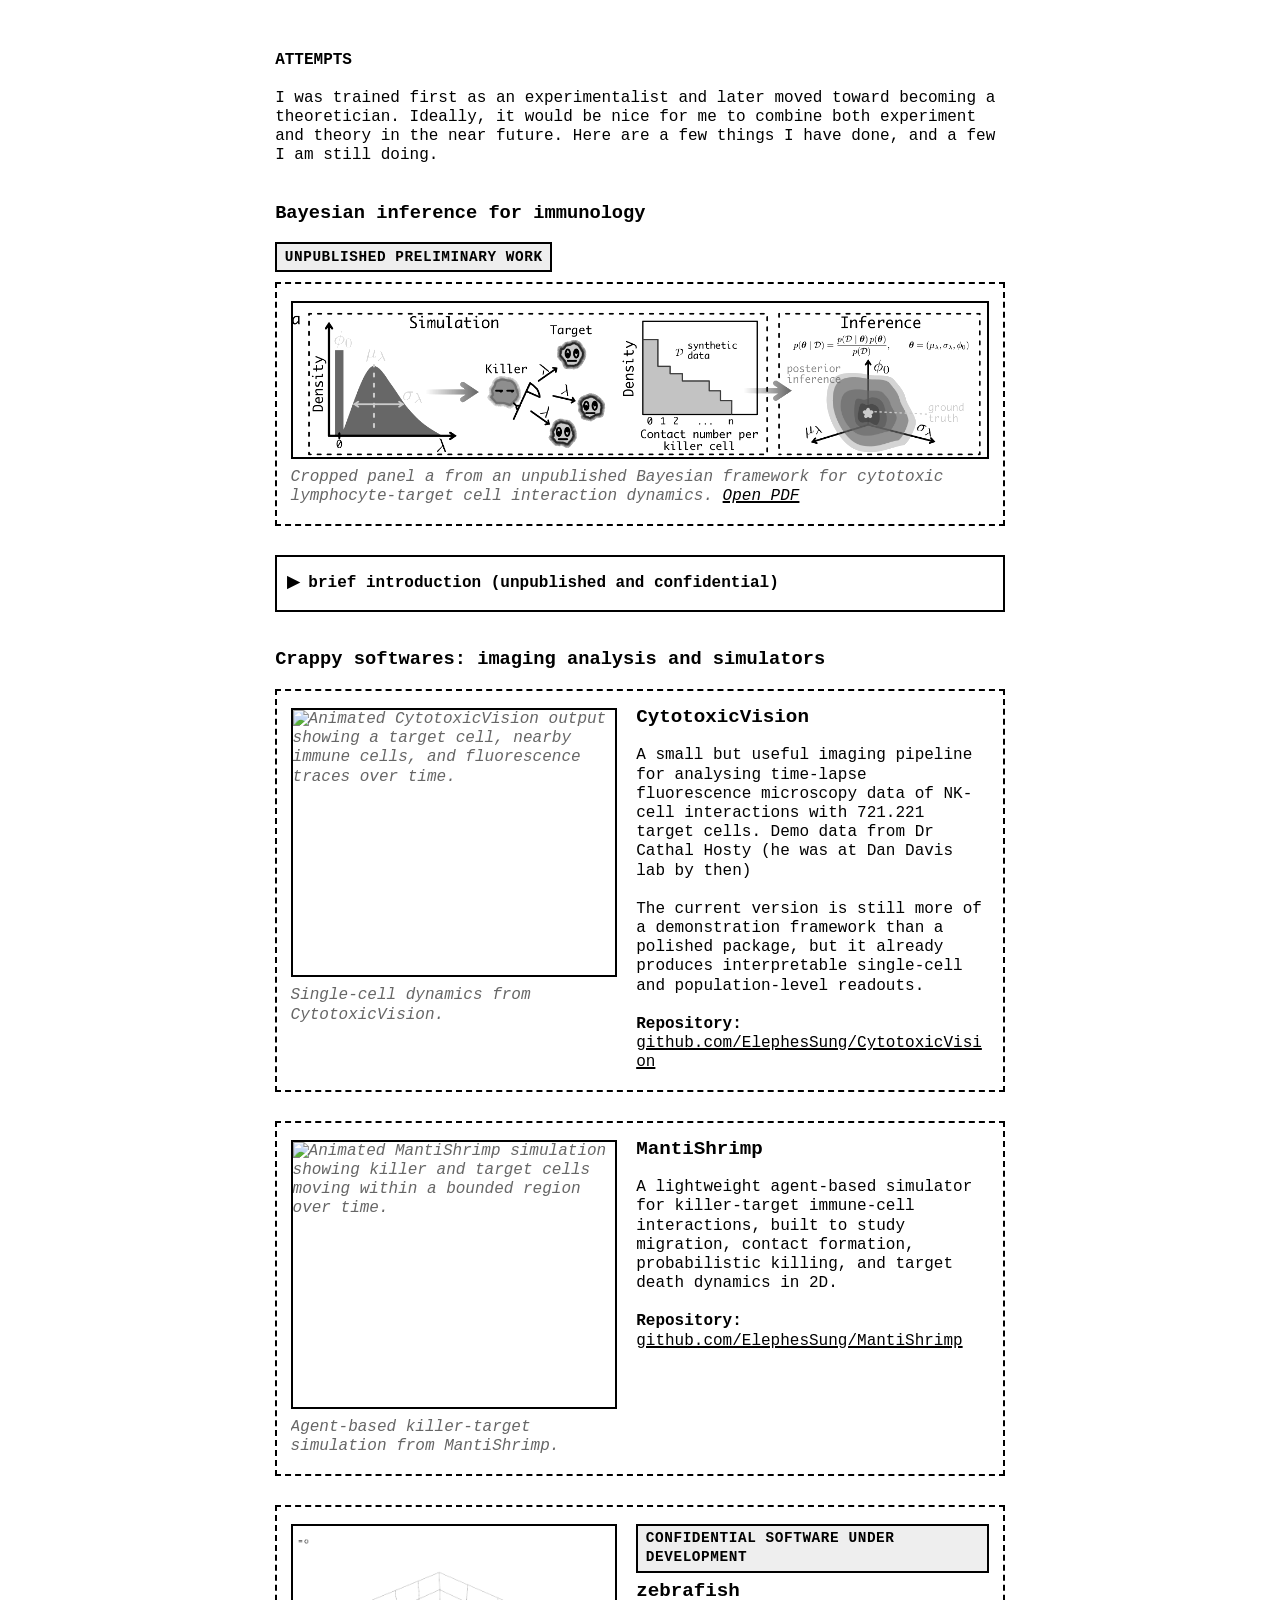
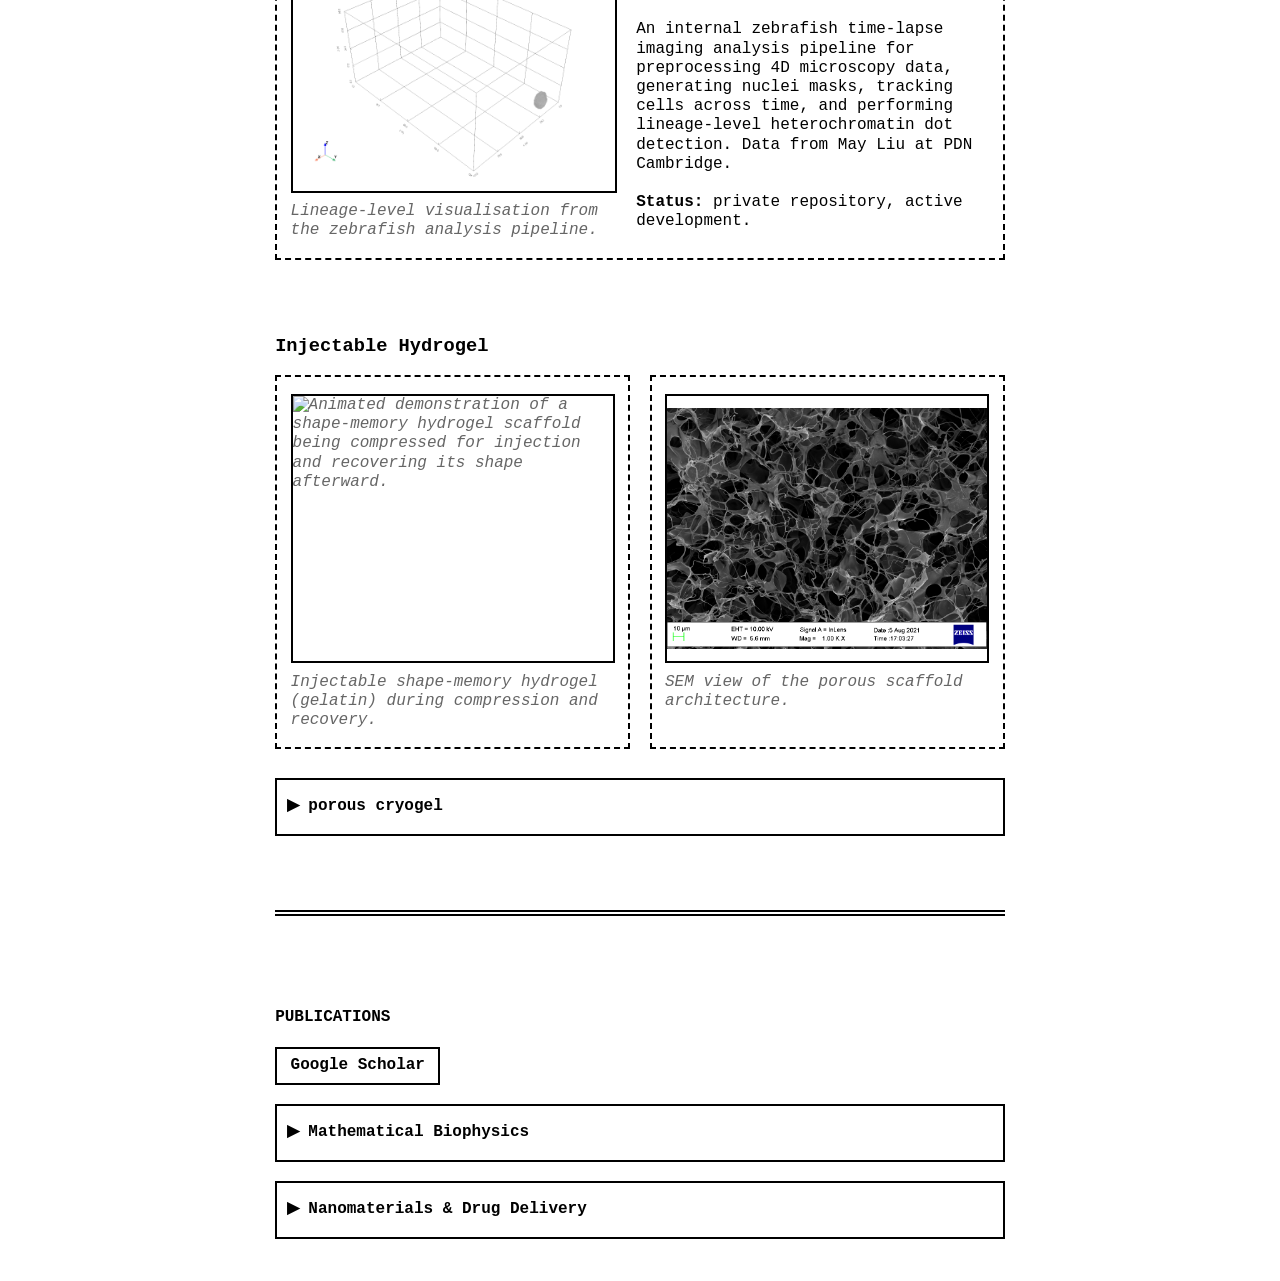
==== commit 3f0c8edc: "update" ====
--- a/index.html
+++ b/index.html
@@ -34,15 +34,23 @@
 <label class="debug-toggle-label"><input type="checkbox" class="debug-toggle" /> Debug mode</label>
 <nav id="TOC" role="doc-toc">
 <ul class="incremental">
-<li><a href="#about-me" id="toc-about-me">About ME</a></li>
-<li><a href="#academic-career-trajectory"
-id="toc-academic-career-trajectory">Academic Career Trajectory</a></li>
-<li><a href="#my-crappy-softwares" id="toc-my-crappy-softwares">My
-Crappy softwares</a></li>
+<li><a href="#about" id="toc-about">About</a></li>
+<li><a href="#trajectory" id="toc-trajectory">Trajectory</a></li>
+<li><a href="#attempts" id="toc-attempts">Attempts</a>
+<ul class="incremental">
+<li><a href="#bayesian-inference-for-immunology"
+id="toc-bayesian-inference-for-immunology">Bayesian inference for
+immunology</a></li>
+<li><a href="#crappy-softwares-imaging-analysis-and-simulators"
+id="toc-crappy-softwares-imaging-analysis-and-simulators">Crappy
+softwares: imaging analysis and simulators</a></li>
+<li><a href="#injectable-hydrogel"
+id="toc-injectable-hydrogel">Injectable Hydrogel</a></li>
+</ul></li>
 <li><a href="#publications" id="toc-publications">Publications</a></li>
 </ul>
 </nav>
-<h2 id="about-me">About ME</h2>
+<h2 id="about">About</h2>
 <table class="about-card">
 <tr>
 <td class="width-min about-photo-cell">
@@ -79,7 +87,7 @@
 <p><br></p>
 <hr />
 <p><br></p>
-<h2 id="academic-career-trajectory">Academic Career Trajectory</h2>
+<h2 id="trajectory">Trajectory</h2>
 <p>This is a horizontal plot, scroll right to check it.</p>
 <pre><code>/*
             I need more quantitative                                                                                  
@@ -109,11 +117,51 @@
 <p><br></p>
 <hr />
 <p><br></p>
-<h2 id="my-crappy-softwares">My Crappy softwares</h2>
+<h2 id="attempts">Attempts</h2>
+<p>I was trained first as an experimentalist and later moved toward
+becoming a theoretician. Ideally, it would be nice for me to combine
+both experiment and theory in the near future. Here are a few things I
+have done, and a few I am still doing.</p>
+<h3 id="bayesian-inference-for-immunology">Bayesian inference for
+immunology</h3>
+<p class="software-status">
+Unpublished preliminary work
+</p>
+<figure class="project-media-card project-media-card-wide bw-photo">
+<img src="demo/Bayes/fig1_a_bw.png" alt="Cropped preliminary figure showing panel a from an unpublished Bayesian framework for cytotoxic lymphocyte-target cell interaction dynamics." />
+<figcaption>
+Cropped panel a from an unpublished Bayesian framework for cytotoxic
+lymphocyte-target cell interaction dynamics.
+<a href="demo/Bayes/fig1_a_bw.pdf" target="_blank" rel="noopener noreferrer">Open
+PDF</a>
+</figcaption>
+</figure>
+<details>
+<summary>
+brief introduction (unpublished and confidential)
+</summary>
+<p>
+This is an unpublished and still-confidential project on Bayesian
+inference for time-lapse imaging data in immunology, focused on
+cytotoxic lymphocyte-target cell interactions at the single-cell level.
+</p>
+<p>
+The central aim is to build a mechanistic framework that separates
+migration, encounter and contact formation, and post-contact killing
+decisions, so that heterogeneous behaviour can be interpreted in
+biologically meaningful terms rather than only through endpoint
+summaries.
+</p>
+<!-- 
+<p>For now I am only showing a high-level figure and a short description. The modelling details, inference pipeline, and full results remain preliminary and are not yet public.</p> -->
+</details>
+<h3 id="crappy-softwares-imaging-analysis-and-simulators">Crappy
+softwares: imaging analysis and simulators</h3>
+<!-- Some crappy softwares I have created. -->
 <div class="software-list">
 <div class="software-card">
 <figure class="software-media">
-<img src="demo/animation_Tu_12.gif" alt="Animated CytotoxicVision output showing a target cell, nearby immune cells, and fluorescence traces over time." />
+<img src="demo/software/animation_Tu_12.gif" alt="Animated CytotoxicVision output showing a target cell, nearby immune cells, and fluorescence traces over time." />
 <figcaption>
 Single-cell dynamics from CytotoxicVision.
 </figcaption>
@@ -141,7 +189,7 @@
 </div>
 <div class="software-card">
 <figure class="software-media">
-<img src="demo/vis_test.gif" alt="Animated MantiShrimp simulation showing killer and target cells moving within a bounded region over time." />
+<img src="demo/software/vis_test.gif" alt="Animated MantiShrimp simulation showing killer and target cells moving within a bounded region over time." />
 <figcaption>
 Agent-based killer-target simulation from MantiShrimp.
 </figcaption>
@@ -165,7 +213,7 @@
 </div>
 <div class="software-card">
 <figure class="software-media">
-<img src="demo/lineage_1_raw_only.gif" alt="Animated zebrafish lineage view showing 3D microscopy data and tracked lineage-level structure over time." />
+<img src="demo/software/lineage_1_raw_only.gif" alt="Animated zebrafish lineage view showing 3D microscopy data and tracked lineage-level structure over time." />
 <figcaption>
 Lineage-level visualisation from the zebrafish analysis pipeline.
 </figcaption>
@@ -190,6 +238,61 @@
 </div>
 </div>
 </div>
+<p><br></p>
+<h3 id="injectable-hydrogel">Injectable Hydrogel</h3>
+<div class="project-media-pair">
+<figure class="project-media-card">
+<img src="demo/hydrogel/IMG_2881_bw.gif" alt="Animated demonstration of a shape-memory hydrogel scaffold being compressed for injection and recovering its shape afterward." />
+<figcaption>
+Injectable shape-memory hydrogel (gelatin) during compression and
+recovery.
+</figcaption>
+</figure>
+<figure class="project-media-card">
+<img src="demo/hydrogel/IMG_3742.png" alt="Scanning electron microscopy image showing the interconnected porous microstructure of the hydrogel scaffold." />
+<figcaption>
+SEM view of the porous scaffold architecture.
+</figcaption>
+</figure>
+</div>
+<details>
+<summary>
+porous cryogel
+</summary>
+<p>
+This was a biomaterials project I reproduced during my undergraduate
+studies, based on the injectable shape-memory scaffold reported by
+Bencherif and colleagues. The concept was simple but elegant: to create
+a porous hydrogel that could be compressed, injected through a syringe,
+and then recover its original structure after injection.
+</p>
+<p>
+In their work, the porous architecture was generated through slow
+covalent crosslinking at low temperature. Ice crystals formed during the
+crosslinking process occupied space within the material and later served
+as pore templates.
+</p>
+<p>
+Later, my colleagues and I developed a related approach for producing an
+ionically crosslinked porous alginate hydrogel. We first froze and
+lyophilised the alginate precursor, then immersed it in a calcium-ion
+solution to induce crosslinking. This produced a highly similar porous
+structure, while also preserving the material’s injectable behaviour.
+</p>
+<p>
+Our original aim was to load NK cells into the hydrogel and use it as a
+delivery platform for solid tumours. Because of COVID and a few other
+unavoidable disruptions, I never managed to complete the bioengineering
+part of the project. It was a slightly frustrating ending.
+</p>
+<p>
+<strong>Reference:</strong> Sidi A. Bencherif, R. Warren Sands, Deen
+Bhatta, et al. “Injectable preformed scaffolds with shape-memory
+properties.” <em>Proceedings of the National Academy of Sciences</em>
+109(48): 19590-19595 (2012).
+<a href="https://doi.org/10.1073/pnas.1211516109" target="_blank" rel="noopener noreferrer">doi.org/10.1073/pnas.1211516109</a>
+</p>
+</details>
 <p><br></p>
 <hr />
 <p><br></p>
--- a/src/index.css
+++ b/src/index.css
@@ -662,6 +662,52 @@
   margin-bottom: 0;
 }
 
+.project-media-pair {
+  display: grid;
+  grid-template-columns: repeat(2, minmax(0, 1fr));
+  gap: 2ch;
+  margin-bottom: calc(var(--line-height) * 1.5);
+}
+
+.project-media-pair > * {
+  margin-top: 0;
+}
+
+.project-media-card {
+  margin: 0;
+  border: var(--border-thickness) dashed var(--text-color);
+  padding:
+    calc(var(--line-height) - var(--border-thickness))
+    calc(1.5ch - var(--border-thickness) / 2);
+}
+
+.project-media-card img {
+  width: 100%;
+  height: 28ch;
+  border: var(--border-thickness) solid var(--text-color);
+  object-fit: contain;
+  object-position: center;
+  background: var(--background-color);
+}
+
+.project-media-card.bw-photo img {
+  filter: grayscale(100%) contrast(1.1);
+}
+
+.project-media-card figcaption {
+  margin-top: calc(var(--line-height) / 2);
+  color: var(--text-color-alt);
+}
+
+.project-media-card-wide {
+  margin-bottom: calc(var(--line-height) * 1.5);
+}
+
+.project-media-card-wide img {
+  height: auto;
+  max-height: none;
+}
+
 .icon-button {
   display: inline-flex;
   align-items: center;
@@ -728,6 +774,14 @@
   .software-media img {
     height: auto;
   }
+
+  .project-media-pair {
+    grid-template-columns: 1fr;
+  }
+
+  .project-media-card img {
+    height: auto;
+  }
 }
 
 
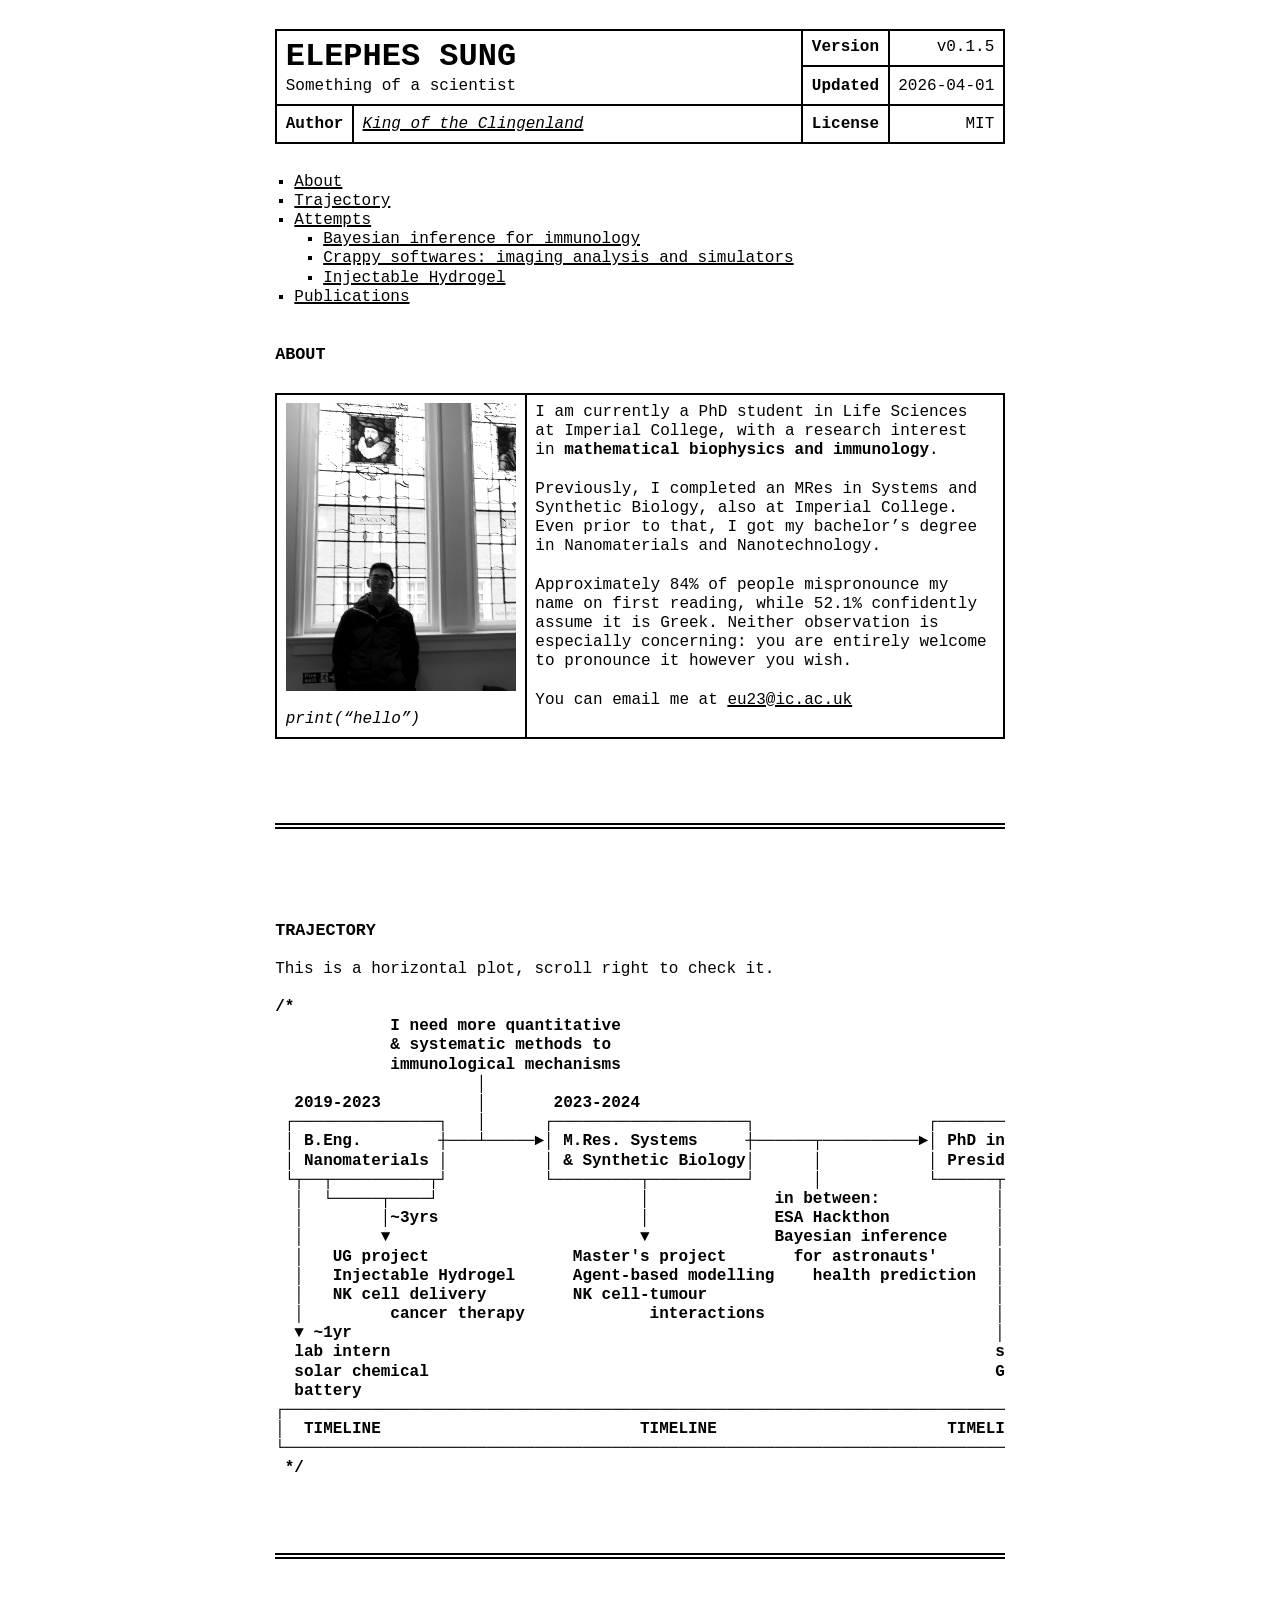
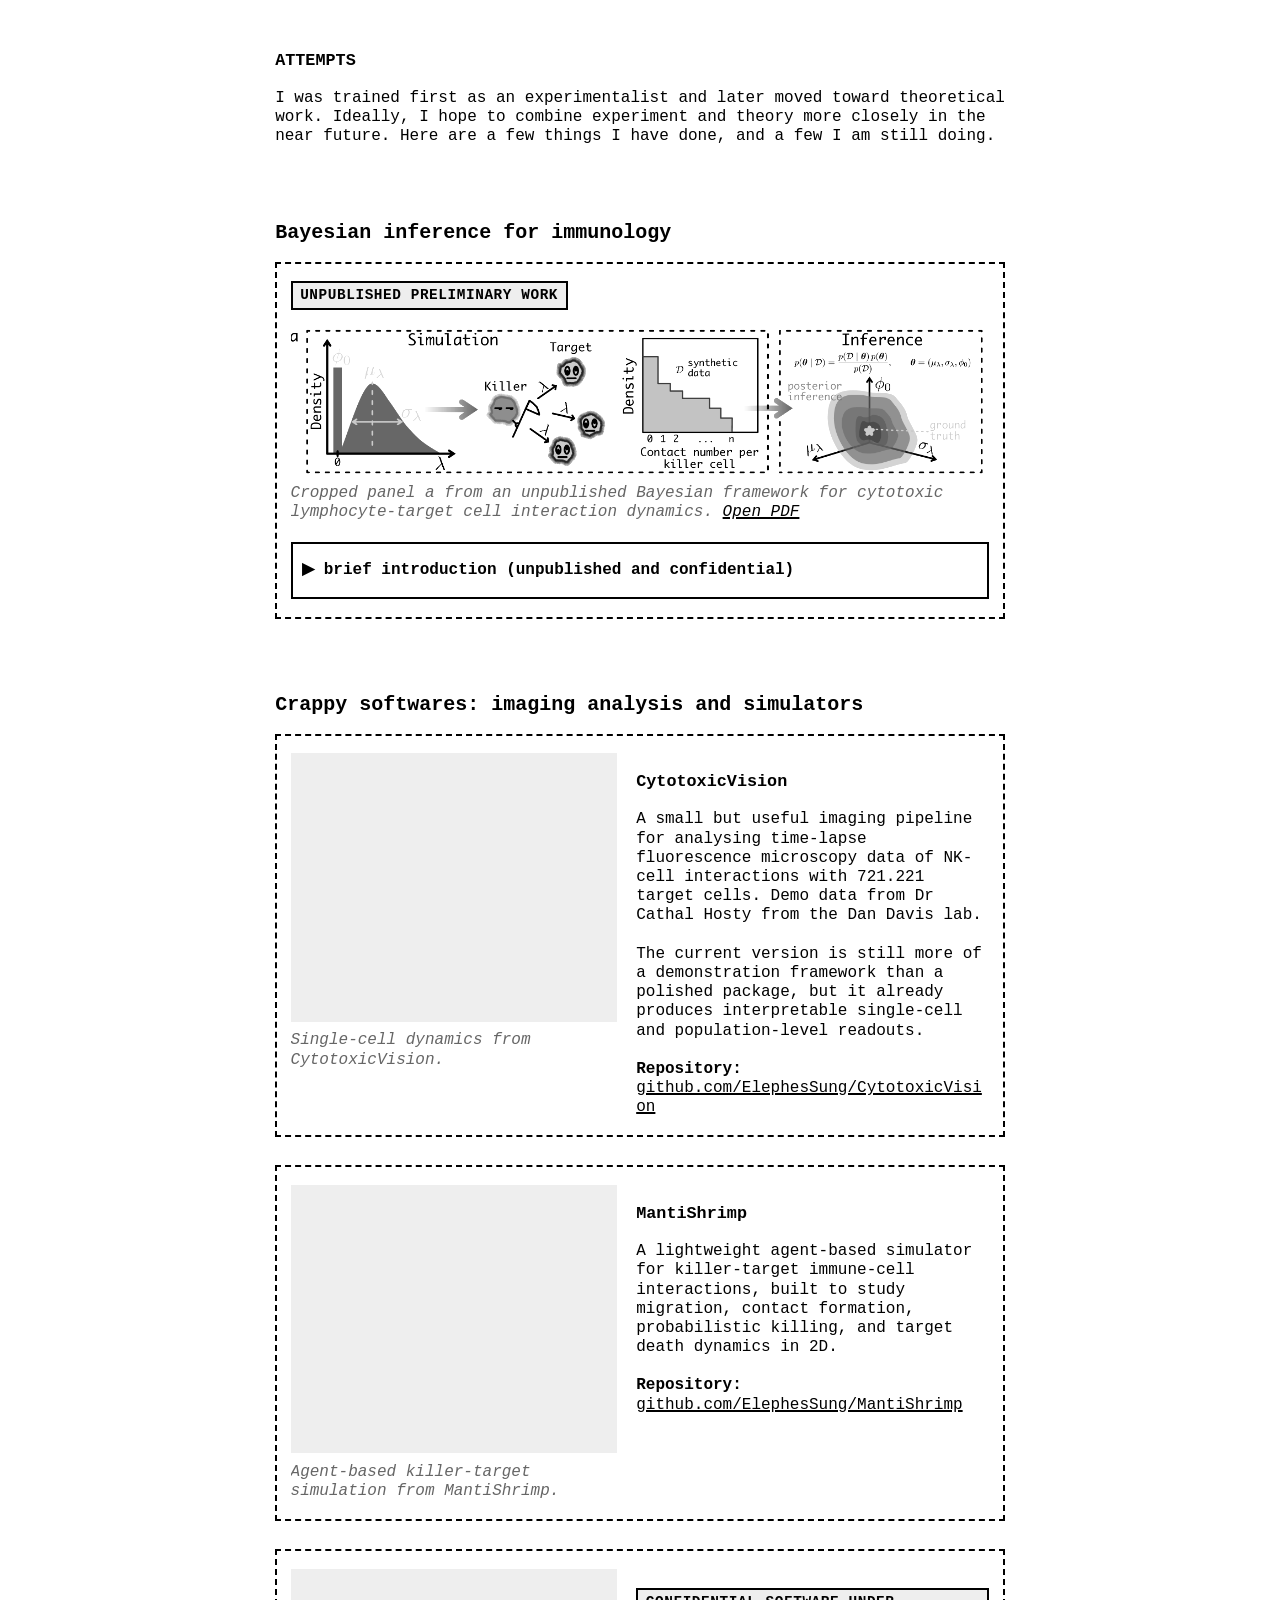
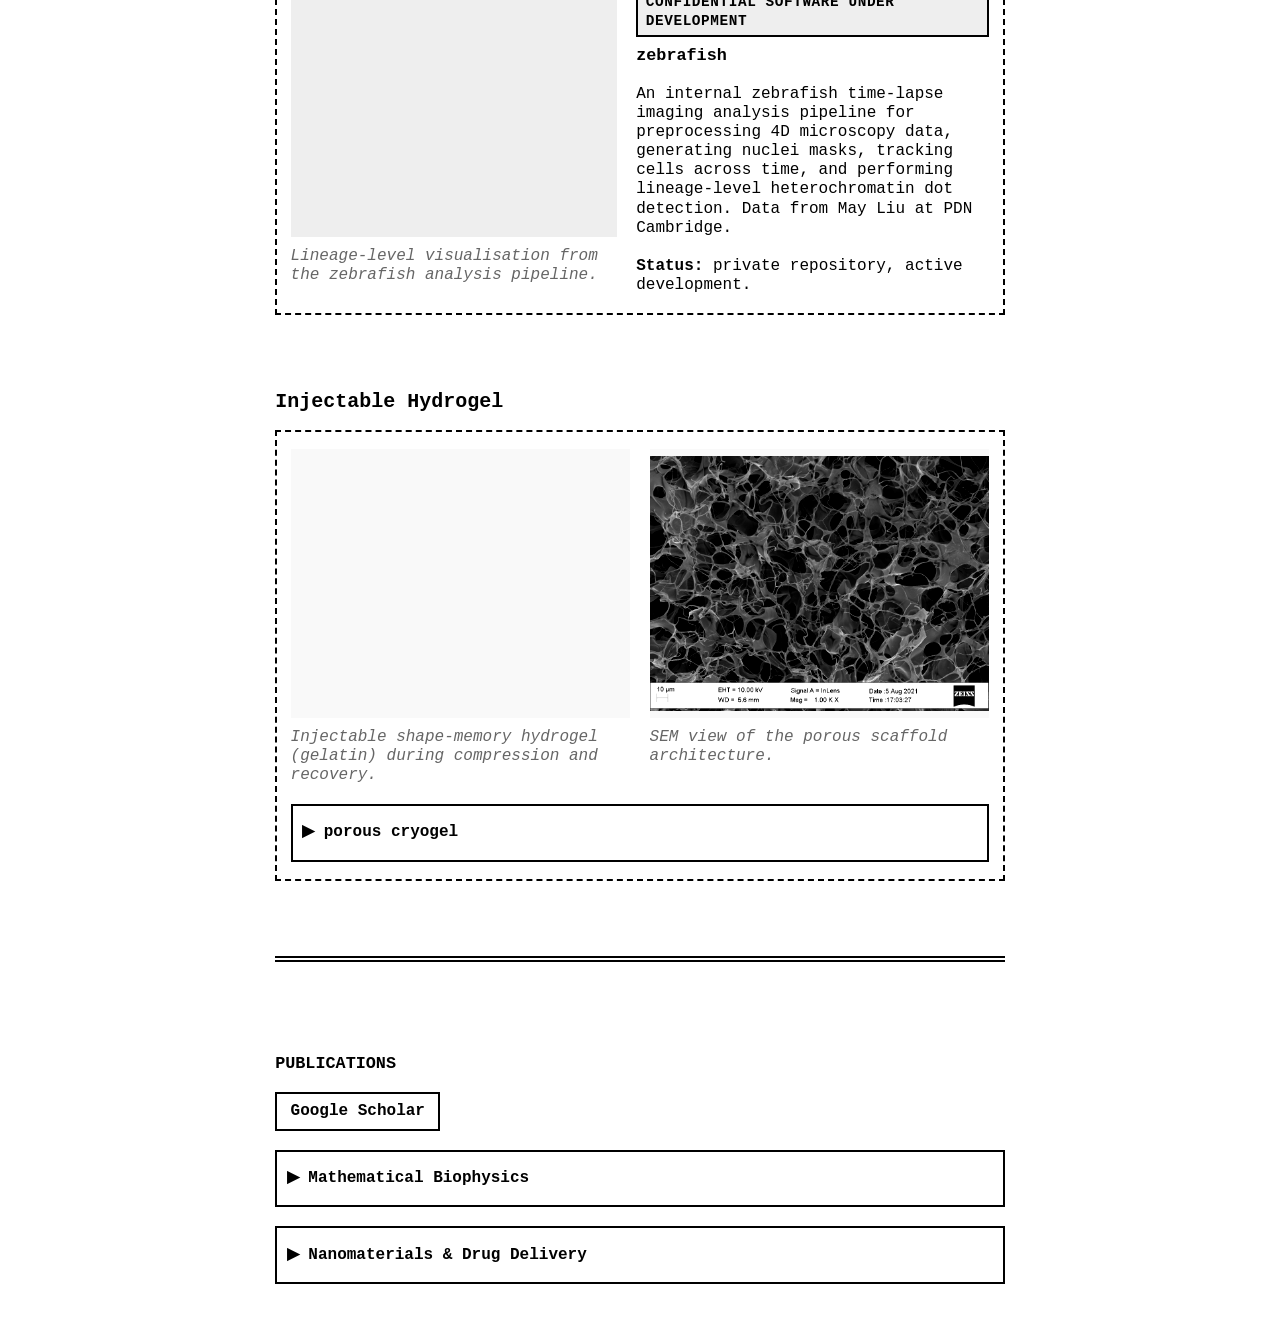
==== commit 6a959065: "clean" ====
--- a/index.html
+++ b/index.html
@@ -119,16 +119,18 @@
 <p><br></p>
 <h2 id="attempts">Attempts</h2>
 <p>I was trained first as an experimentalist and later moved toward
-becoming a theoretician. Ideally, it would be nice for me to combine
-both experiment and theory in the near future. Here are a few things I
-have done, and a few I am still doing.</p>
+theoretical work. Ideally, I hope to combine experiment and theory more
+closely in the near future. Here are a few things I have done, and a few
+I am still doing.</p>
+<p><br></p>
 <h3 id="bayesian-inference-for-immunology">Bayesian inference for
 immunology</h3>
-<p class="software-status">
+<div class="project-panel">
+<p class="project-kicker">
 Unpublished preliminary work
 </p>
-<figure class="project-media-card project-media-card-wide bw-photo">
-<img src="demo/Bayes/fig1_a_bw.png" alt="Cropped preliminary figure showing panel a from an unpublished Bayesian framework for cytotoxic lymphocyte-target cell interaction dynamics." />
+<figure class="project-figure project-figure-wide bw-photo">
+<img class="project-asset" src="demo/Bayes/fig1_a_bw.png" alt="Cropped preliminary figure showing panel a from an unpublished Bayesian framework for cytotoxic lymphocyte-target cell interaction dynamics." />
 <figcaption>
 Cropped panel a from an unpublished Bayesian framework for cytotoxic
 lymphocyte-target cell interaction dynamics.
@@ -152,30 +154,31 @@
 biologically meaningful terms rather than only through endpoint
 summaries.
 </p>
-<!-- 
-<p>For now I am only showing a high-level figure and a short description. The modelling details, inference pipeline, and full results remain preliminary and are not yet public.</p> -->
 </details>
+</div>
+<p><br></p>
 <h3 id="crappy-softwares-imaging-analysis-and-simulators">Crappy
 softwares: imaging analysis and simulators</h3>
-<!-- Some crappy softwares I have created. -->
-<div class="software-list">
-<div class="software-card">
-<figure class="software-media">
+<div class="project-stack">
+<article class="project-panel project-panel-split">
+<figure class="project-figure">
+<video class="project-asset" autoplay muted loop playsinline preload="metadata">
+<source src="demo/software/animation_Tu_12.mp4" type="video/mp4" />
 <img src="demo/software/animation_Tu_12.gif" alt="Animated CytotoxicVision output showing a target cell, nearby immune cells, and fluorescence traces over time." />
+</video>
 <figcaption>
 Single-cell dynamics from CytotoxicVision.
 </figcaption>
 </figure>
-<div class="software-copy">
-<h3>
+<div class="project-copy">
+<h4>
 CytotoxicVision
-</h3>
+</h4>
 <p>
 A small but useful imaging pipeline for analysing time-lapse
 fluorescence microscopy data of NK-cell interactions with 721.221 target
-cells. Demo data from Dr Cathal Hosty (he was at Dan Davis lab by then)
-</p>
-<!-- <p>It stitches together segmentation, tracking, fluorescence quantification, and contact analysis into one workflow, using <strong>Cellpose</strong>, <strong>CellDetective</strong>, and <strong>btrack</strong>.</p> -->
+cells. Demo data from Dr Cathal Hosty from the Dan Davis lab.
+</p>
 <p>
 The current version is still more of a demonstration framework than a
 polished package, but it already produces interpretable single-cell and
@@ -186,70 +189,77 @@
 <a href="https://github.com/ElephesSung/CytotoxicVision" target="_blank" rel="noopener noreferrer">github.com/ElephesSung/CytotoxicVision</a>
 </p>
 </div>
-</div>
-<div class="software-card">
-<figure class="software-media">
+</article>
+<article class="project-panel project-panel-split">
+<figure class="project-figure">
+<video class="project-asset" autoplay muted loop playsinline preload="metadata">
+<source src="demo/software/vis_test.mp4" type="video/mp4" />
 <img src="demo/software/vis_test.gif" alt="Animated MantiShrimp simulation showing killer and target cells moving within a bounded region over time." />
+</video>
 <figcaption>
 Agent-based killer-target simulation from MantiShrimp.
 </figcaption>
 </figure>
-<div class="software-copy">
-<h3>
+<div class="project-copy">
+<h4>
 MantiShrimp
-</h3>
+</h4>
 <p>
 A lightweight agent-based simulator for killer-target immune-cell
 interactions, built to study migration, contact formation, probabilistic
 killing, and target death dynamics in 2D.
 </p>
-<!-- <p>It returns both full time-resolved trajectories and analysis-friendly tables, so the same run can be used for animation, mechanistic inspection, and downstream quantification.</p>
-<p>The project also includes visualisation tools for simulation playback and a caterpillar-style decision-map analysis for killer contact histories.</p> -->
 <p>
 <strong>Repository:</strong>
 <a href="https://github.com/ElephesSung/MantiShrimp" target="_blank" rel="noopener noreferrer">github.com/ElephesSung/MantiShrimp</a>
 </p>
 </div>
-</div>
-<div class="software-card">
-<figure class="software-media">
+</article>
+<article class="project-panel project-panel-split">
+<figure class="project-figure">
+<video class="project-asset" autoplay muted loop playsinline preload="metadata">
+<source src="demo/software/lineage_1_raw_only.mp4" type="video/mp4" />
 <img src="demo/software/lineage_1_raw_only.gif" alt="Animated zebrafish lineage view showing 3D microscopy data and tracked lineage-level structure over time." />
+</video>
 <figcaption>
 Lineage-level visualisation from the zebrafish analysis pipeline.
 </figcaption>
 </figure>
-<div class="software-copy">
-<p class="software-status">
+<div class="project-copy">
+<p class="project-kicker">
 Confidential software under development
 </p>
-<h3>
+<h4>
 zebrafish
-</h3>
+</h4>
 <p>
 An internal zebrafish time-lapse imaging analysis pipeline for
 preprocessing 4D microscopy data, generating nuclei masks, tracking
 cells across time, and performing lineage-level heterochromatin dot
 detection. Data from May Liu at PDN Cambridge.
 </p>
-<!-- <p>The current practical workflow is script-driven: preprocessing, Cellpose segmentation, Ultrack tracking, lineage splitting, crop normalisation, and downstream puncta or big-fish style dot detection.</p> -->
 <p>
 <strong>Status:</strong> private repository, active development.
 </p>
 </div>
+</article>
 </div>
-</div>
 <p><br></p>
 <h3 id="injectable-hydrogel">Injectable Hydrogel</h3>
-<div class="project-media-pair">
-<figure class="project-media-card">
+<div class="project-panel">
+<div class="project-gallery">
+<figure class="project-figure bw-photo">
+<video class="project-asset" autoplay muted loop playsinline preload="metadata">
+<source src="demo/hydrogel/IMG_2881_bw.mp4" type="video/mp4" />
 <img src="demo/hydrogel/IMG_2881_bw.gif" alt="Animated demonstration of a shape-memory hydrogel scaffold being compressed for injection and recovering its shape afterward." />
+</video>
 <figcaption>
 Injectable shape-memory hydrogel (gelatin) during compression and
 recovery.
 </figcaption>
 </figure>
-<figure class="project-media-card">
-<img src="demo/hydrogel/IMG_3742.png" alt="Scanning electron microscopy image showing the interconnected porous microstructure of the hydrogel scaffold." />
+<figure class="project-figure bw-photo">
+<img class="project-asset" src="demo/hydrogel/IMG_3742.png" alt="Scanning electron microscopy image showing the interconnected porous microstructure of the hydrogel scaffold." />
 <figcaption>
 SEM view of the porous scaffold architecture.
 </figcaption>
@@ -293,6 +303,7 @@
 <a href="https://doi.org/10.1073/pnas.1211516109" target="_blank" rel="noopener noreferrer">doi.org/10.1073/pnas.1211516109</a>
 </p>
 </details>
+</div>
 <p><br></p>
 <hr />
 <p><br></p>
--- a/src/index.css
+++ b/src/index.css
@@ -2,10 +2,9 @@
  * By Oskar Wickström
  * Licensed under the MIT License (https://github.com/owickstrom/the-monospace-web/blob/main/LICENSE.md)
  **/
-@import url('https://fonts.cdnfonts.com/css/jetbrains-mono-2');
 
 :root {
-  --font-family: "JetBrains Mono", monospace;
+  --font-family: "JetBrains Mono", "IBM Plex Mono", "SFMono-Regular", "Menlo", "Consolas", monospace;
   --line-height: 1.20rem;
   --border-thickness: 2px;
   --text-color: #000;
@@ -86,8 +85,18 @@
   text-transform: uppercase;
 }
 h2 {
-  font-size: 1rem;
+  font-size: 1.05rem;
   text-transform: uppercase;
+}
+
+h3 {
+  font-size: 1.25rem;
+  text-transform: none;
+}
+
+h4 {
+  font-size: 1.05rem;
+  text-transform: none;
 }
 
 hr {
@@ -489,64 +498,9 @@
   display: none
 }
 
-.bw-photo img {
+.bw-photo img,
+.bw-photo video {
   filter: grayscale(100%) contrast(1.1);
-}
-
-.profile-crop {
-  width: 15ch;
-  margin: 0 auto var(--line-height);
-}
-
-.profile-crop img {
-  width: 100%;
-  height: 28ch;
-  object-fit: cover;
-  object-position: center center;
-  filter: grayscale(100%);
-}
-
-.about-grid {
-  display: grid;
-  grid-template-columns: 22ch 1fr;
-  gap: 3ch;
-  align-items: start;
-  margin-bottom: calc(var(--line-height) * 2);
-}
-
-.about-photo {
-  width: 22ch;
-  margin: 0;
-}
-
-.about-photo img {
-  width: 100%;
-  height: 28ch;
-  object-fit: cover;
-  object-position: center top;
-}
-
-.about-text {
-  margin: 0;
-}
-
-.about-text > *:first-child {
-  margin-top: 0;
-}
-
-.bw-photo img {
-  filter: grayscale(100%) contrast(1.1);
-}
-
-@media screen and (max-width: 700px) {
-  .about-grid {
-    grid-template-columns: 1fr;
-  }
-
-  .about-photo {
-    width: 22ch;
-    margin: 0 auto;
-  }
 }
 
 .about-card {
@@ -591,56 +545,78 @@
   margin-bottom: 0;
 }
 
-.software-list {
+.project-stack {
   display: grid;
   gap: calc(var(--line-height) * 1.5);
 }
 
-.software-list > * {
+.project-stack > * {
   margin-top: 0;
 }
 
-.software-card {
+.project-panel {
+  border: var(--border-thickness) dashed var(--text-color);
+  padding:
+    calc(var(--line-height) - var(--border-thickness))
+    calc(1.5ch - var(--border-thickness) / 2);
+}
+
+.project-panel > * {
+  margin-top: 0;
+}
+
+.project-panel > * + * {
+  margin-top: var(--line-height);
+}
+
+.project-panel-split {
   display: grid;
   grid-template-columns: minmax(24ch, 34ch) minmax(0, 1fr);
   gap: 2ch;
   align-items: start;
-  border: var(--border-thickness) dashed var(--text-color);
-  padding:
-    calc(var(--line-height) - var(--border-thickness))
-    calc(1.5ch - var(--border-thickness) / 2);
-}
-
-.software-card > * {
+}
+
+.project-panel-split > * {
+  min-width: 0;
+}
+
+.project-gallery {
+  display: grid;
+  grid-template-columns: repeat(2, minmax(0, 1fr));
+  gap: 2ch;
+}
+
+.project-gallery > * {
   margin-top: 0;
-  min-width: 0;
-}
-
-.software-media {
-  margin: 0;
-}
-
-.software-media img {
-  width: 100%;
-  height: 28ch;
-  border: var(--border-thickness) solid var(--text-color);
+}
+
+.project-figure {
+  margin: 0;
+}
+
+.project-figure figcaption {
+  margin-top: calc(var(--line-height) / 2);
+  color: var(--text-color-alt);
+}
+
+.project-asset {
+  width: 100%;
   object-fit: contain;
   object-position: center;
-  background: var(--background-color);
-}
-
-.software-media figcaption {
-  margin-top: calc(var(--line-height) / 2);
-  color: var(--text-color-alt);
-}
-
-.software-copy h3 {
-  margin: 0 0 var(--line-height);
-  font-size: 1.2rem;
-  text-transform: none;
-}
-
-.software-status {
+  background: var(--background-color-alt);
+}
+
+.project-panel-split .project-asset,
+.project-gallery .project-asset {
+  height: 28ch;
+}
+
+.project-figure-wide .project-asset {
+  height: auto;
+  max-height: none;
+}
+
+.project-kicker {
   display: inline-block;
   margin: 0 0 calc(var(--line-height) / 2);
   padding:
@@ -654,58 +630,20 @@
   letter-spacing: 0.04em;
 }
 
-.software-copy p:first-child {
+.project-copy h4 {
+  margin: 0 0 var(--line-height);
+}
+
+.project-copy > *:first-child {
   margin-top: 0;
 }
 
-.software-copy p:last-child {
+.project-copy > *:last-child {
   margin-bottom: 0;
 }
 
-.project-media-pair {
-  display: grid;
-  grid-template-columns: repeat(2, minmax(0, 1fr));
-  gap: 2ch;
-  margin-bottom: calc(var(--line-height) * 1.5);
-}
-
-.project-media-pair > * {
-  margin-top: 0;
-}
-
-.project-media-card {
-  margin: 0;
-  border: var(--border-thickness) dashed var(--text-color);
-  padding:
-    calc(var(--line-height) - var(--border-thickness))
-    calc(1.5ch - var(--border-thickness) / 2);
-}
-
-.project-media-card img {
-  width: 100%;
-  height: 28ch;
-  border: var(--border-thickness) solid var(--text-color);
-  object-fit: contain;
-  object-position: center;
-  background: var(--background-color);
-}
-
-.project-media-card.bw-photo img {
-  filter: grayscale(100%) contrast(1.1);
-}
-
-.project-media-card figcaption {
-  margin-top: calc(var(--line-height) / 2);
-  color: var(--text-color-alt);
-}
-
-.project-media-card-wide {
-  margin-bottom: calc(var(--line-height) * 1.5);
-}
-
-.project-media-card-wide img {
-  height: auto;
-  max-height: none;
+.project-panel details {
+  margin-bottom: 0;
 }
 
 .icon-button {
@@ -767,20 +705,17 @@
     width: 100%;
   }
 
-  .software-card {
+  .project-panel-split {
     grid-template-columns: 1fr;
   }
 
-  .software-media img {
+  .project-panel-split .project-asset,
+  .project-gallery .project-asset {
     height: auto;
   }
 
-  .project-media-pair {
+  .project-gallery {
     grid-template-columns: 1fr;
-  }
-
-  .project-media-card img {
-    height: auto;
   }
 }
 
